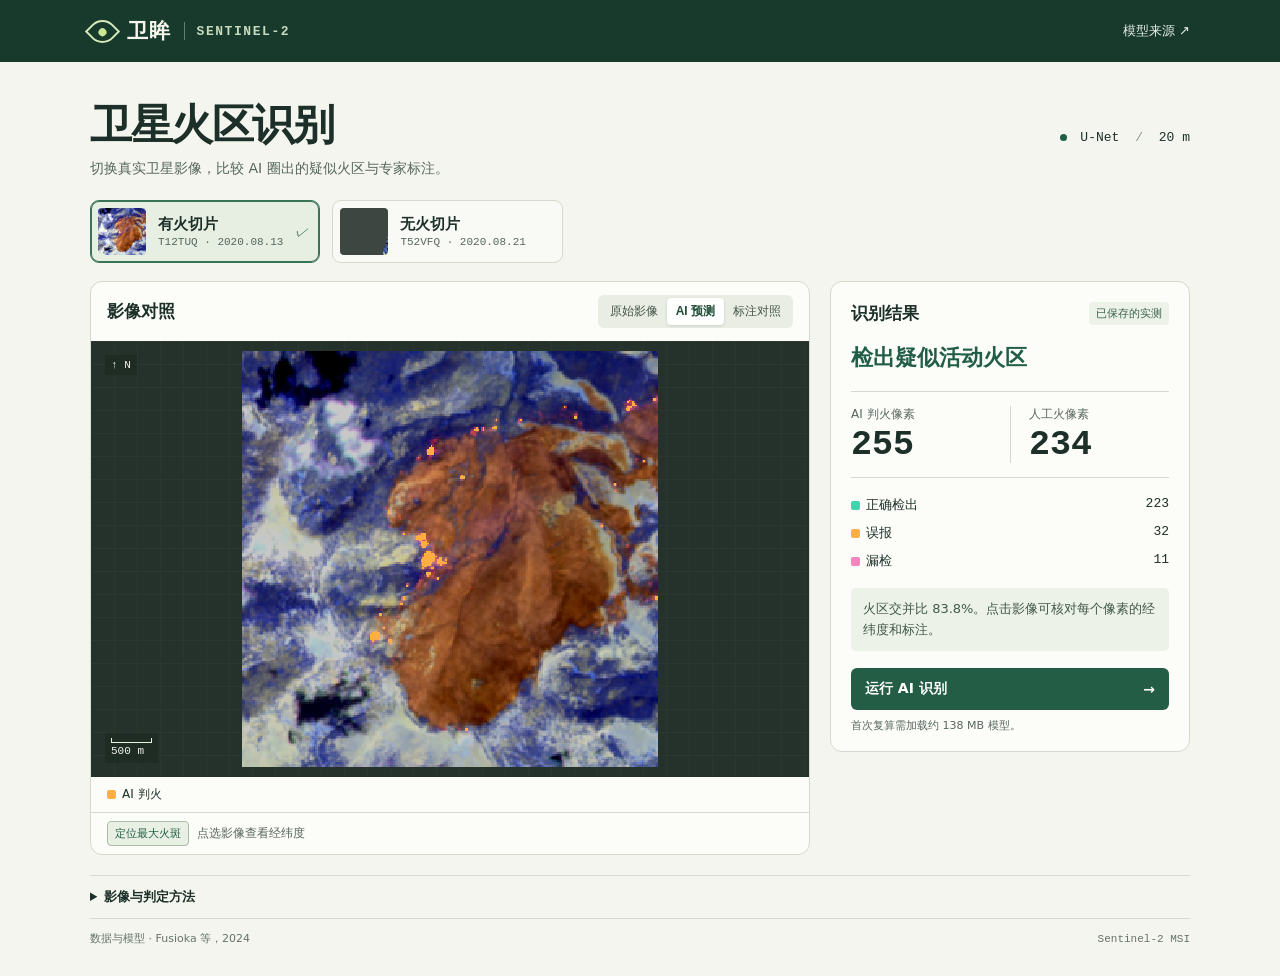
==== index.html @ 9109c4ec "Add interactive fire detection and geographic inspection" ====
<!doctype html>
<html lang="zh-CN">
<head>
<meta charset="utf-8"><meta name="viewport" content="width=device-width,initial-scale=1">
<meta name="theme-color" content="#122e25"><title>卫眸 · 卫星火区识别</title>
<link rel="stylesheet" href="./style.css">
</head>
<body>
<header><div class="header-core"><div class="brand"><span class="brand-icon" aria-hidden="true"><i></i></span><span>卫眸</span><span class="brand-sep"></span><span class="brand-en">SENTINEL-2</span></div><a href="https://github.com/Minoro/transfer-learning-landsat8-sentinel2" target="_blank" rel="noreferrer">模型来源 ↗</a></div></header>
<main>
<section class="intro"><div><h1>卫星火区识别</h1><p>切换真实卫星影像，比较 AI 圈出的疑似火区与专家标注。</p></div><div class="pipeline"><span class="dot"></span> U-Net <span>/</span> 20 m</div></section>
<section class="selector" aria-label="选择测试切片">
<button type="button" class="sample selected" data-case="fire" aria-pressed="true"><img src="./samples/fire/swir.png" alt=""><span><b>有火切片</b><small>T12TUQ · 2020.08.13</small></span><em aria-hidden="true">✓</em></button>
<button type="button" class="sample" data-case="clear" aria-pressed="false"><img src="./samples/clear/swir.png" alt=""><span><b>无火切片</b><small>T52VFQ · 2020.08.21</small></span><em aria-hidden="true">✓</em></button>
</section>
<div class="workspace">
<section class="visual" aria-label="卫星影像查看器">
<div class="visual-head"><h2>影像对照</h2><div class="modes" aria-label="显示图层"><button data-mode="original" aria-pressed="false">原始影像</button><button class="active" data-mode="prediction" aria-pressed="true">AI 预测</button><button data-mode="compare" aria-pressed="false">标注对照</button></div></div>
<div class="viewer"><div class="north" aria-label="上方为网格北">↑ N</div><div class="viewbox">
<canvas id="scene" width="512" height="512" tabindex="0" aria-label="卫星影像，点击像素查看坐标，也可用方向键选择"></canvas>
</div><div class="scale"><i id="scale-line"></i><span id="scale-text"></span></div><button id="zoom" type="button" hidden></button></div>
<div class="legend" id="legend"></div>
<div class="coordinate"><button id="locate" type="button" hidden>定位最大火斑</button><output id="coordinate">点选影像查看经纬度</output><a id="map" hidden target="_blank" rel="noreferrer">查看地图 ↗</a></div>
</section>
<aside><div class="result-head"><h2>识别结果</h2><span id="origin">已保存的实测</span></div>
<p id="verdict" class="verdict">读取中…</p>
<div class="key-stats"><div><small>AI 判火像素</small><strong id="count-p">—</strong></div><div><small>人工火像素</small><strong id="count-r">—</strong></div></div>
<dl class="breakdown"><div><dt><i class="teal"></i>正确检出</dt><dd id="tp">—</dd></div><div><dt><i class="amber"></i>误报</dt><dd id="fp">—</dd></div><div><dt><i class="pink"></i>漏检</dt><dd id="fn">—</dd></div></dl>
<p id="interpret" class="interpret"></p>
<button class="run" id="run" disabled>运行 AI 识别 <span>→</span></button><div id="run-status" role="status" aria-live="polite">首次复算需加载约 138 MB 模型。</div>
</aside></div>
<details class="method"><summary>影像与判定方法</summary><dl><div><dt>切片编号</dt><dd id="case-id"></dd></div><div><dt>观测时间</dt><dd id="time"></dd></div><div><dt>有效观测</dt><dd id="coverage"></dd></div><div><dt>模型输入</dt><dd>B12、B11、B8A 三个波段，20 米网格。任一波段为零时跳过该像素。</dd></div><div><dt>判定依据</dt><dd>模型得分大于 0.5 时判为疑似活动火。只有评估阶段使用人工标注。页面初次显示本地实测结果，点击运行后使用原模型权重在浏览器内独立计算。</dd></div></dl></details>
<footer><span>数据与模型 · Fusioka 等，2024</span><span>Sentinel-2 MSI</span></footer>
</main>
<script src="./app.js" defer></script>
</body></html>
---- style.css ----
:root{--ink:#1c3029;--green:#205e47;--paper:#f4f5ee;--line:#d4dace;--muted:#57675e;--teal:#41d5ae;--amber:#ffae42;--pink:#f284be}*{box-sizing:border-box}body{margin:0;background:var(--paper);color:var(--ink);font-family:Inter,"Microsoft YaHei","PingFang SC",system-ui,sans-serif}header{background:#173a2d;color:#f6f6ec}.header-core,main{width:min(1100px,calc(100% - 56px));margin:auto}.header-core{display:flex;align-items:center;justify-content:space-between;height:62px}.header-core a{color:#e6ece5;font-size:13px;text-decoration:none}.brand{display:flex;align-items:center;gap:12px;font-size:21px;font-weight:700;letter-spacing:.06em}.brand-en{font-size:13px;font-family:ui-monospace,Consolas,monospace;letter-spacing:.12em;color:#c7dbbc}.brand-sep{height:18px;width:1px;background:#617d6c}.brand-icon{height:25px;width:25px;border:2px solid #d5e9b9;border-radius:60% 0 60% 0;transform:rotate(45deg);display:grid;place-items:center}.brand-icon i{width:8px;height:8px;background:#cce792;border-radius:50%}.intro{display:flex;align-items:center;justify-content:space-between;margin:35px 0 22px}.intro h1{font-size:clamp(28px,3.3vw,42px);margin:0;font-weight:750;letter-spacing:-.035em}.intro p{margin:7px 0 0;font-size:14px;color:var(--muted)}.pipeline,.sample small,.coordinate output,.coordinate a,footer span:last-child,#origin,.key-stats strong,.breakdown dd{font-family:ui-monospace,Consolas,"Microsoft YaHei",monospace}.pipeline{font-size:13px}.pipeline span:not(.dot){margin:0 8px;color:#8b9a8e}.dot{display:inline-block;width:7px;height:7px;margin-right:6px;background:var(--green);border-radius:50%}.selector{display:flex;gap:12px;margin-bottom:18px}.sample{display:flex;align-items:center;gap:12px;border:1px solid var(--line);background:#f9faf6;color:var(--ink);border-radius:9px;padding:7px 11px 7px 7px;cursor:pointer;min-width:225px;text-align:left}.sample.selected{background:#e7eee2;border-color:#397458;box-shadow:inset 0 0 0 1px #397458}.sample img{width:48px;height:47px;object-fit:cover;border-radius:4px}.sample span{display:grid;gap:2px}.sample b{font-size:15px}.sample small{color:var(--muted);font-size:11px}.sample em{margin-left:auto;font-size:13px;color:var(--green);visibility:hidden}.sample.selected em{visibility:visible}.workspace{display:grid;grid-template-columns:minmax(0,1.7fr) minmax(270px,.85fr);gap:20px;align-items:start}.visual,aside{border:1px solid var(--line);border-radius:12px;overflow:hidden;background:#fcfcf8}.visual-head,.result-head{display:flex;align-items:center;justify-content:space-between;gap:6px}.visual-head{padding:13px 16px}.visual h2,aside h2{font-size:17px;margin:0}.modes{display:flex;border-radius:6px;background:#e9ede4;padding:3px}.modes button{border:0;background:transparent;color:#445449;padding:5px 9px;border-radius:4px;font-size:12px;cursor:pointer}.modes .active{background:white;color:#214d37;box-shadow:0 1px 3px #243a2726;font-weight:700}.viewer{position:relative;display:flex;align-items:center;justify-content:center;background-color:#24322b;background-image:linear-gradient(#a5c9af0a 1px,transparent 1px),linear-gradient(90deg,#a5c9af0a 1px,transparent 1px);background-size:23px 23px;padding:10px}.viewbox{width:min(416px,100%);aspect-ratio:1;position:relative}.viewbox canvas{display:block;width:100%;height:100%;image-rendering:pixelated;cursor:crosshair}.north,.scale,#zoom{position:absolute;color:#eff3ea;z-index:1;font:11px/1.3 ui-monospace,Consolas,"Microsoft YaHei",monospace}.north{top:14px;left:14px;background:#1c2a22bf;padding:3px 6px}.scale{bottom:14px;left:14px;background:#1c2a22bf;padding:5px 6px}.scale i{display:block;border:1px solid #e8f2e1;border-top:0;height:5px;margin-bottom:1px}#zoom{right:12px;bottom:14px;background:#233d30dd;border:1px solid #819688;border-radius:4px;padding:5px 8px;cursor:pointer}.legend,.coordinate{min-height:35px;display:flex;align-items:center;gap:14px;padding:8px 16px;font-size:12px}.legend span,.breakdown dt{display:flex;align-items:center;gap:6px}.legend i,.breakdown i{display:inline-block;width:9px;height:9px;border-radius:2px}.teal{background:var(--teal)}.amber{background:var(--amber)}.pink{background:var(--pink)}.nodata{background:#68716a}.coordinate{border-top:1px solid var(--line);flex-wrap:wrap;color:var(--muted);gap:8px}.coordinate a{margin-left:auto;color:var(--green);text-decoration:none}aside{padding:20px 20px 15px}#origin{background:#edf2e9;padding:4px 7px;color:#386049;border-radius:4px;font-size:11px}.verdict{font-size:22px;font-weight:700;margin:18px 0;color:var(--green)}.key-stats{display:grid;grid-template-columns:1fr 1fr;border-block:1px solid var(--line);padding:14px 0}.key-stats div{display:flex;flex-direction:column}.key-stats div+div{border-left:1px solid var(--line);padding-left:18px}.key-stats small{color:var(--muted);font-size:12px}.key-stats strong{font-size:35px;font-weight:550;margin-top:5px;line-height:1}.breakdown{margin:13px 0}.breakdown div{display:flex;justify-content:space-between;padding:5px 0;font-size:13px}.breakdown dd{margin:0}.interpret{font-size:13px;line-height:1.65;color:#415948;background:#edf2e8;padding:10px 12px;border-radius:5px;margin:10px 0 17px}.run{width:100%;background:#245d46;color:white;border:0;border-radius:6px;padding:12px 14px;display:flex;justify-content:space-between;align-items:center;font:inherit;font-size:14px;font-weight:650;cursor:pointer}.run:hover{background:#174b36}button:disabled{opacity:.55;cursor:wait}button:focus-visible,a:focus-visible,canvas:focus-visible{outline:3px solid #ce7611;outline-offset:3px}#run-status{margin-top:8px;color:var(--muted);min-height:18px;font-size:11px;line-height:1.5}.method{border-block:1px solid var(--line);margin-top:20px;padding:12px 0;font-size:13px}summary{cursor:pointer;font-weight:600}.method dl{margin:12px 0 1px}.method dl>div{display:grid;grid-template-columns:90px 1fr;margin:6px 0;line-height:1.5}.method dt{color:var(--muted)}.method dd{margin:0;overflow-wrap:anywhere}footer{display:flex;align-items:center;justify-content:space-between;margin:12px 0 30px;color:#65736b;font-size:11px}[hidden]{display:none!important}@media(max-width:800px){.workspace{grid-template-columns:minmax(0,1.4fr) minmax(232px,.9fr);gap:12px}.visual-head{flex-wrap:wrap}.viewbox{width:min(360px,100%)}aside{padding:15px}.sample{min-width:205px}}@media(max-width:650px){.header-core,main{width:calc(100% - 28px)}.header-core{height:52px}.intro{margin:23px 0 18px}.pipeline{display:none}.selector{gap:6px}.sample{min-width:0;flex:1;gap:6px}.sample img{width:31px;height:36px}.sample small{font-size:9px}.sample b{font-size:13px}.sample em{display:none}.workspace{grid-template-columns:1fr}.visual-head{padding:10px 11px}.visual h2{font-size:15px}.modes button{padding:4px 6px}.legend,.coordinate{padding-inline:9px;gap:7px}.viewbox{width:min(340px,100%)}.viewer{padding:7px}.result-head h2{font-size:16px}.verdict{margin:12px 0}.key-stats{padding:10px 0}.method dl>div{grid-template-columns:70px 1fr}}#locate{background:#e8efe3;color:#205e47;border:1px solid #aabca7;border-radius:4px;font-size:11px;padding:4px 7px;cursor:pointer}
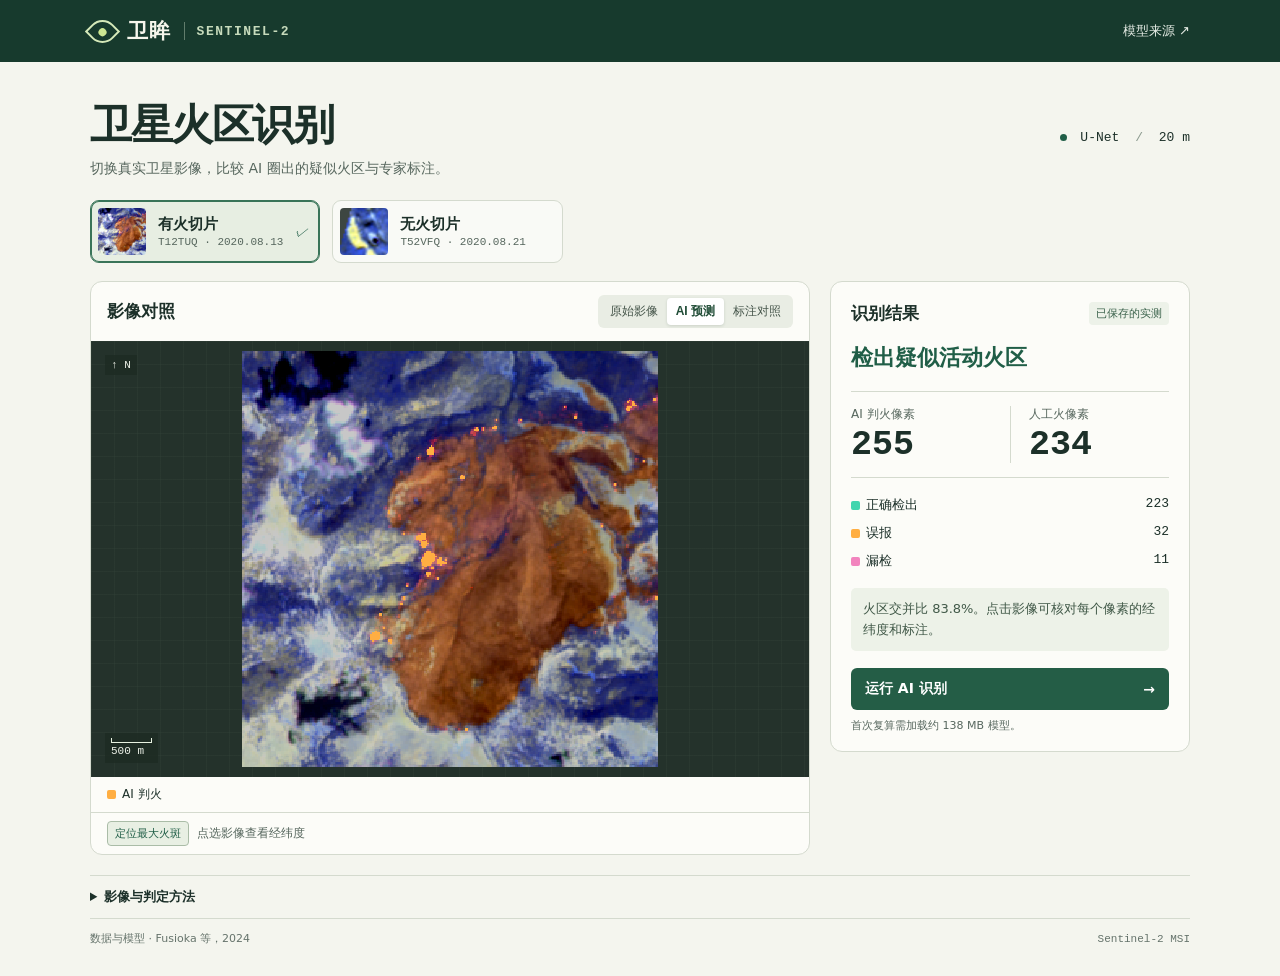
==== commit 853ffe14: "Show valid pixels in the negative sample thumbnail" ====
--- a/index.html
+++ b/index.html
@@ -11,7 +11,7 @@
 <section class="intro"><div><h1>卫星火区识别</h1><p>切换真实卫星影像，比较 AI 圈出的疑似火区与专家标注。</p></div><div class="pipeline"><span class="dot"></span> U-Net <span>/</span> 20 m</div></section>
 <section class="selector" aria-label="选择测试切片">
 <button type="button" class="sample selected" data-case="fire" aria-pressed="true"><img src="./samples/fire/swir.png" alt=""><span><b>有火切片</b><small>T12TUQ · 2020.08.13</small></span><em aria-hidden="true">✓</em></button>
-<button type="button" class="sample" data-case="clear" aria-pressed="false"><img src="./samples/clear/swir.png" alt=""><span><b>无火切片</b><small>T52VFQ · 2020.08.21</small></span><em aria-hidden="true">✓</em></button>
+<button type="button" class="sample" data-case="clear" aria-pressed="false"><img src="./samples/clear/thumb.png" alt=""><span><b>无火切片</b><small>T52VFQ · 2020.08.21</small></span><em aria-hidden="true">✓</em></button>
 </section>
 <div class="workspace">
 <section class="visual" aria-label="卫星影像查看器">
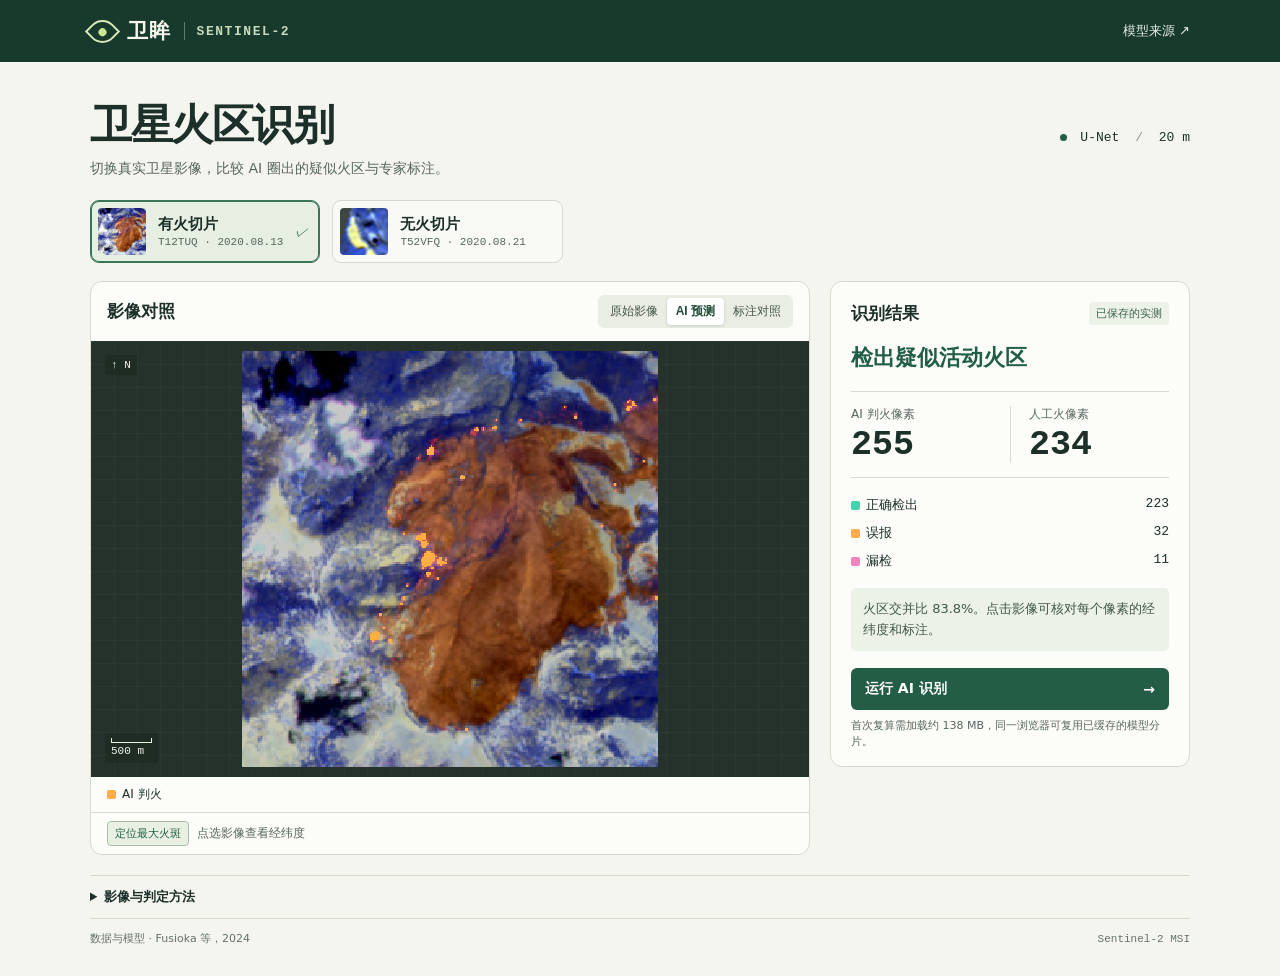
==== commit 1e9c0731: "Resume verified model downloads and initialize directly from weight bytes" ====
--- a/index.html
+++ b/index.html
@@ -32,5 +32,5 @@
 <details class="method"><summary>影像与判定方法</summary><dl><div><dt>切片编号</dt><dd id="case-id"></dd></div><div><dt>观测时间</dt><dd id="time"></dd></div><div><dt>有效观测</dt><dd id="coverage"></dd></div><div><dt>模型输入</dt><dd>B12、B11、B8A 三个波段，20 米网格。任一波段为零时跳过该像素。</dd></div><div><dt>判定依据</dt><dd>模型得分大于 0.5 时判为疑似活动火。只有评估阶段使用人工标注。页面初次显示本地实测结果，点击运行后使用原模型权重在浏览器内独立计算。</dd></div></dl></details>
 <footer><span>数据与模型 · Fusioka 等，2024</span><span>Sentinel-2 MSI</span></footer>
 </main>
-<script src="./app.js" defer></script>
+<script src="./app.js?v=resume-v1" defer></script>
 </body></html>
